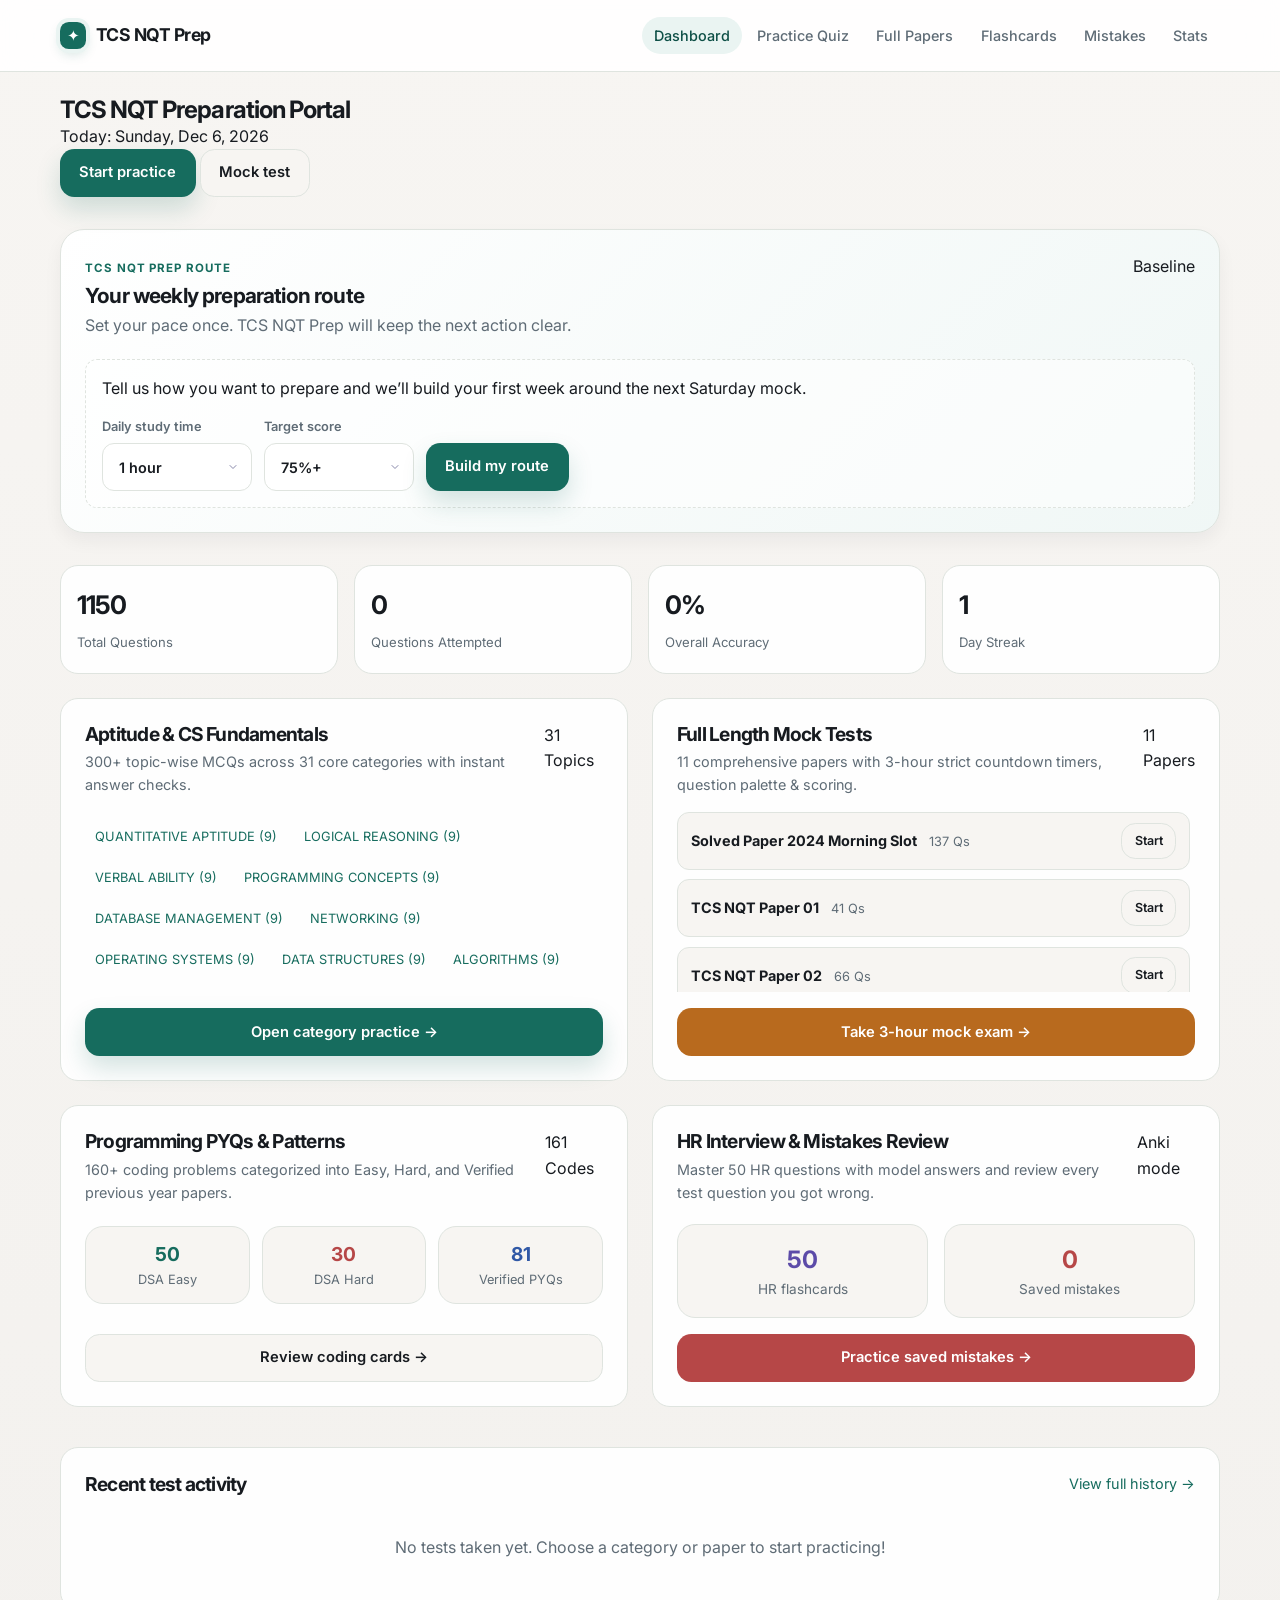
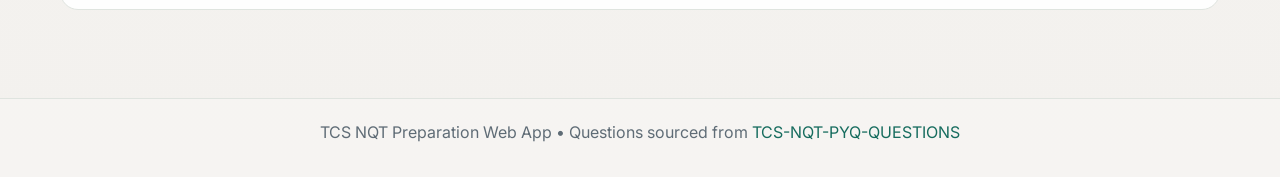
==== index.html @ 64062a60 "feat: add TCS NQT Prep guided learning website" ====
<!DOCTYPE html>
<html lang="en">
<head>
  <meta charset="UTF-8">
  <meta name="viewport" content="width=device-width, initial-scale=1.0">
  <title>TCS NQT Prep — Dashboard</title>
  <link rel="stylesheet" href="css/style.css?v=20261022">
  <link rel="preconnect" href="https://fonts.googleapis.com">
  <link rel="preconnect" href="https://fonts.gstatic.com" crossorigin>
  <link href="https://fonts.googleapis.com/css2?family=Inter:wght@400;500;600;700&family=Fira+Code:wght@400;500&display=swap" rel="stylesheet">
  <link rel="stylesheet" href="https://cdnjs.cloudflare.com/ajax/libs/font-awesome/6.5.2/css/all.min.css">
</head>
<body>

  <!-- Navigation -->
  <nav class="navbar">
    <div class="container nav-shell">
      <div class="nav-brand">
        <span class="brand-icon" aria-hidden="true">✦</span>
        <span>TCS NQT Prep</span>
      </div>
      <div class="nav-links" id="main-nav">
        <a href="index.html" class="active">Dashboard</a>
        <a href="quiz.html">Practice Quiz</a>
        <a href="test.html">Full Papers</a>
        <a href="flashcards.html">Flashcards</a>
        <a href="mistakes.html">Mistakes</a>
        <a href="stats.html">Stats</a>
      </div>
      <button class="nav-toggle" aria-label="Toggle navigation" aria-expanded="false" onclick="toggleNavMenu()">
        <span></span>
        <span></span>
        <span></span>
      </button>
    </div>
  </nav>
  <nav class="mobile-dock" aria-label="Mobile navigation">
    <a href="index.html" class="active"><span class="dock-icon">⌂</span>Home</a>
    <a href="quiz.html"><span class="dock-icon">✓</span>Quiz</a>
    <a href="test.html"><span class="dock-icon">▣</span>Mocks</a>
    <a href="flashcards.html"><span class="dock-icon">◇</span>Cards</a>
    <a href="mistakes.html"><span class="dock-icon">!</span>Mistakes</a>
    <a href="stats.html"><span class="dock-icon">↗</span>Stats</a>
  </nav>

  <main class="container">
    <!-- Hero / Welcome Section -->
    <section class="hero-section" style="margin-bottom: 2rem;">
      <div class="hero-copy">
        <h1>TCS NQT Preparation Portal</h1>
        <p id="today-date">Comprehensive PYQ bank, 3-hour timed mock exams, flashcard review, and mistake tracking.</p>
      </div>
      <div class="hero-actions">
        <a href="quiz.html" class="btn btn-primary">Start practice</a>
        <a href="test.html" class="btn btn-secondary">Mock test</a>
      </div>
    </section>

    <!-- Guided weekly route -->
    <section class="routebook-card" id="routebook" aria-labelledby="routebook-title">
      <div class="routebook-heading">
        <div>
          <span class="eyebrow">TCS NQT PREP ROUTE</span>
          <h2 id="routebook-title">Your weekly preparation route</h2>
          <p id="routebook-subtitle">Set your pace once. TCS NQT Prep will keep the next action clear.</p>
        </div>
        <span class="badge badge-primary" id="routebook-phase">Baseline</span>
      </div>
      <div id="routebook-setup" class="routebook-setup">
        <p>Tell us how you want to prepare and we’ll build your first week around the next Saturday mock.</p>
        <div class="routebook-form">
          <label>Daily study time
            <select id="plan-daily-time"><option value="30">30 minutes</option><option value="60" selected>1 hour</option><option value="90">90 minutes</option><option value="120">2 hours</option></select>
          </label>
          <label>Target score
            <select id="plan-target"><option value="60">60%+</option><option value="75" selected>75%+</option><option value="85">85%+</option></select>
          </label>
          <button class="btn btn-primary" id="create-plan-btn" type="button">Build my route</button>
        </div>
      </div>
      <div id="routebook-content" class="hidden"></div>
    </section>

    <!-- Quick Stats Row -->
    <div class="stats-grid" id="quick-stats">
      <div class="card stat-card">
        <div class="stat-value" id="stat-total-q">0</div>
        <div class="stat-label">Total Questions</div>
      </div>
      <div class="card stat-card">
        <div class="stat-value" id="stat-attempted">0</div>
        <div class="stat-label">Questions Attempted</div>
      </div>
      <div class="card stat-card">
        <div class="stat-value" id="stat-accuracy">0%</div>
        <div class="stat-label">Overall Accuracy</div>
      </div>
      <div class="card stat-card">
        <div class="stat-value" id="stat-streak">0</div>
        <div class="stat-label">Day Streak</div>
      </div>
    </div>

    <!-- Main 4 Sections Grid -->
    <div class="grid grid-2" style="gap: 1.5rem; margin-bottom: 2.5rem;">
      
      <!-- Card 1: Practice Quiz -->
      <div class="card module-card">
        <div class="module-card-header">
          <div>
            <h2>Aptitude & CS Fundamentals</h2>
            <p>300+ topic-wise MCQs across 31 core categories with instant answer checks.</p>
          </div>
          <span class="badge badge-primary" id="badge-cat-count">31 Topics</span>
        </div>
        <div style="display:flex; flex-wrap:wrap; gap:0.5rem; max-height: 180px; overflow-y: auto; padding: 0.5rem 0;" id="popular-cats">
          <!-- Dynamically filled -->
        </div>
        <div class="card-actions">
          <a href="quiz.html" class="btn btn-primary btn-block">Open category practice →</a>
        </div>
      </div>

      <!-- Card 2: Full Length Timed Tests -->
      <div class="card module-card">
        <div class="module-card-header">
          <div>
            <h2>Full Length Mock Tests</h2>
            <p>11 comprehensive papers with 3-hour strict countdown timers, question palette & scoring.</p>
          </div>
          <span class="badge badge-warning" id="badge-paper-count">11 Papers</span>
        </div>
        <div style="display:flex; flex-direction:column; gap:0.6rem; max-height: 180px; overflow-y: auto; padding-right: 0.3rem;" id="sample-papers">
          <!-- Dynamically filled -->
        </div>
        <div class="card-actions">
          <a href="test.html" class="btn btn-warning btn-block">Take 3-hour mock exam →</a>
        </div>
      </div>

      <!-- Card 3: Programming PYQs -->
      <div class="card module-card">
        <div class="module-card-header">
          <div>
            <h2>Programming PYQs & Patterns</h2>
            <p>160+ coding problems categorized into Easy, Hard, and Verified previous year papers.</p>
          </div>
          <span class="badge badge-info">161 Codes</span>
        </div>
        <div class="grid grid-3" style="gap:0.75rem; margin-top:0.35rem;">
          <a href="flashcards.html?type=programming_easy" class="card" style="background:var(--surface-alt); text-decoration:none; padding:0.8rem; text-align:center; border:1px solid var(--border);">
            <div style="font-size:1.2rem; font-weight:700; color:var(--accent);">50</div>
            <div style="font-size:0.8rem; color:var(--text-secondary);">DSA Easy</div>
          </a>
          <a href="flashcards.html?type=programming_hard" class="card" style="background:var(--surface-alt); text-decoration:none; padding:0.8rem; text-align:center; border:1px solid var(--border);">
            <div style="font-size:1.2rem; font-weight:700; color:var(--error);">30</div>
            <div style="font-size:0.8rem; color:var(--text-secondary);">DSA Hard</div>
          </a>
          <a href="flashcards.html?type=programming_verified" class="card" style="background:var(--surface-alt); text-decoration:none; padding:0.8rem; text-align:center; border:1px solid var(--border);">
            <div style="font-size:1.2rem; font-weight:700; color:var(--info);">81</div>
            <div style="font-size:0.8rem; color:var(--text-secondary);">Verified PYQs</div>
          </a>
        </div>
        <div class="card-actions">
          <a href="flashcards.html" class="btn btn-secondary btn-block">Review coding cards →</a>
        </div>
      </div>

      <!-- Card 4: HR Questions & Mistake Notebook -->
      <div class="card module-card">
        <div class="module-card-header">
          <div>
            <h2>HR Interview & Mistakes Review</h2>
            <p>Master 50 HR questions with model answers and review every test question you got wrong.</p>
          </div>
          <span class="badge badge-purple">Anki mode</span>
        </div>
        <div style="display:flex; gap:1rem; margin-top:0.25rem;">
          <a href="flashcards.html?type=hr" class="card" style="flex:1; background:var(--surface-alt); text-decoration:none; padding:1rem; text-align:center; border:1px solid var(--border);">
            <div style="font-size:1.5rem; font-weight:700; color:var(--purple);">50</div>
            <div style="font-size:0.85rem; color:var(--text-secondary);">HR flashcards</div>
          </a>
          <a href="mistakes.html" class="card" style="flex:1; background:var(--surface-alt); text-decoration:none; padding:1rem; text-align:center; border:1px solid var(--border);">
            <div style="font-size:1.5rem; font-weight:700; color:var(--error);" id="mistakes-count-badge">0</div>
            <div style="font-size:0.85rem; color:var(--text-secondary);">Saved mistakes</div>
          </a>
        </div>
        <div class="card-actions">
          <a href="mistakes.html" class="btn btn-danger btn-block">Practice saved mistakes →</a>
        </div>
      </div>

    </div>

    <!-- Recent Activity Section -->
    <section class="card" style="margin-bottom: 2.5rem;">
      <div style="display:flex; justify-content:space-between; align-items:center; margin-bottom:1rem; gap:1rem; flex-wrap:wrap;">
        <h3 style="font-size:1.2rem;">Recent test activity</h3>
        <a href="stats.html" style="color:var(--accent); font-size:0.9rem; text-decoration:none;">View full history →</a>
      </div>
      <div id="recent-tests-list">
        <!-- Rendered via JS -->
      </div>
    </section>
  </main>

  <footer class="footer">
    <p>TCS NQT Preparation Web App • Questions sourced from <a href="https://github.com/Arjunpolen/TCS-NQT-PYQ-QUESTIONS" target="_blank">TCS-NQT-PYQ-QUESTIONS</a></p>
  </footer>

  <script src="js/qb01.js?v=20261022"></script>
  <script src="js/qb02.js?v=20261022"></script>
  <script src="js/qb03.js?v=20261022"></script>
  <script src="js/qb04.js?v=20261022"></script>
  <script src="js/qb05.js?v=20261022"></script>
  <script src="js/qb06.js?v=20261022"></script>
  <script src="js/qb07.js?v=20261022"></script>
  <script src="js/qb08.js?v=20261022"></script>
  <script src="js/qb09.js?v=20261022"></script>
  <script src="js/qb10.js?v=20261022"></script>
  <script src="js/qb11.js?v=20261022"></script>
  <script src="js/qb12.js?v=20261022"></script>
  <script src="js/qb13.js?v=20261022"></script>
  <script src="js/qb14.js?v=20261022"></script>
  <script src="js/qb15.js?v=20261022"></script>
  <script src="js/qb16.js?v=20261022"></script>
  <script src="question-bank.js?v=20261022"></script>
  <script src="js/storage.js"></script>
  <script>
    function toggleNavMenu() {
      const nav = document.getElementById('main-nav');
      const toggle = document.querySelector('.nav-toggle');
      if (!nav || !toggle) return;
      nav.classList.toggle('open');
      const isOpen = nav.classList.contains('open');
      toggle.classList.toggle('active', isOpen);
      toggle.setAttribute('aria-expanded', String(isOpen));
    }

    function initDashboard() {
      const streak = Storage.updateStreak();
      const stats = Storage.getStats();

      function localDate(date = new Date()) {
        return new Date(date.getFullYear(), date.getMonth(), date.getDate());
      }

      function getNextSaturday() {
        const date = localDate();
        const days = (6 - date.getDay() + 7) % 7;
        date.setDate(date.getDate() + days);
        return date;
      }

      function phaseFor(stats, history) {
        if (!history.length && !stats.totalAttempted) return 'Baseline';
        if (history.length >= 8) return 'Final readiness';
        if (history.length >= 3) return 'Mock-test preparation';
        if (stats.accuracy < 60) return 'Fundamentals';
        return 'Strengthening';
      }

      function renderRoutebook() {
        const setup = document.getElementById('routebook-setup');
        const content = document.getElementById('routebook-content');
        const plan = Storage.getPlan();
        const history = Storage.getTestHistory();
        const currentStats = Storage.getStats();
        const nextSaturday = getNextSaturday();
        const day = new Date().getDay();
        const isSaturday = day === 6;
        const completed = new Set(plan?.completedActivities || []);
        const phase = phaseFor(currentStats, history);
        const nextAction = isSaturday
          ? { title: 'Take this week’s mock test', detail: 'Use Saturday to measure the work from this cycle.', href: 'test.html', id: 'mock-' + nextSaturday.toISOString().slice(0, 10), time: '3 hours' }
          : currentStats.accuracy < 60
            ? { title: 'Practice your weakest foundation topic', detail: 'Start with a focused category quiz and review every mistake.', href: 'quiz.html', id: 'foundations-' + nextSaturday.toISOString().slice(0, 10), time: `${plan?.dailyTime || 60} min` }
            : Storage.getMistakes().length
              ? { title: 'Recover your saved mistakes', detail: 'Turn recent wrong answers into points before Saturday.', href: 'mistakes.html', id: 'mistakes-' + nextSaturday.toISOString().slice(0, 10), time: `${plan?.dailyTime || 60} min` }
              : { title: 'Review coding flashcards', detail: 'Strengthen recall with one focused coding deck.', href: 'flashcards.html?type=programming_verified', id: 'cards-' + nextSaturday.toISOString().slice(0, 10), time: `${plan?.dailyTime || 60} min` };

        if (!plan) {
          setup.classList.remove('hidden');
          content.classList.add('hidden');
          return;
        }
        setup.classList.add('hidden');
        content.classList.remove('hidden');
        document.getElementById('routebook-phase').textContent = phase;
        const daysUntil = Math.max(0, Math.round((nextSaturday - localDate()) / 86400000));
        const weekMockCount = history.filter(h => h.timeTaken && h.timeTaken !== 'Practice Quiz').length;
        content.innerHTML = `
          <div class="routebook-next">
            <div><span class="eyebrow">NEXT BEST ACTION · ${nextAction.time}</span><h3>${nextAction.title}</h3><p>${nextAction.detail}</p></div>
            <div class="routebook-actions"><a class="btn btn-primary" href="${nextAction.href}">${completed.has(nextAction.id) ? 'Open again' : 'Start now'} →</a><button class="btn btn-secondary btn-sm" type="button" id="complete-route-action">Mark complete</button></div>
          </div>
          <div class="routebook-week">
            <div><strong>${isSaturday ? 'Mock day' : `${daysUntil} day${daysUntil === 1 ? '' : 's'} to Saturday`}</strong><span>Next mock: ${nextSaturday.toLocaleDateString('en-US', { month: 'short', day: 'numeric' })}</span></div>
            <div><strong>${weekMockCount} / 10</strong><span>Mock tests completed</span></div>
            <div><strong>${plan.dailyTime} min</strong><span>Daily target · ${plan.target}% goal</span></div>
          </div>
          <div class="routebook-days" aria-label="Weekly preparation schedule">
            ${['Sunday · Review', 'Mon–Thu · Build', 'Friday · Revise', 'Saturday · Mock'].map((label, index) => `<span class="${index === (day === 0 ? 0 : day === 6 ? 3 : day === 5 ? 2 : 1) ? 'active' : ''}">${label}</span>`).join('')}
          </div>`;
        document.getElementById('complete-route-action').onclick = () => { Storage.completeActivity(nextAction.id); renderRoutebook(); };
      }

      document.getElementById('create-plan-btn').addEventListener('click', () => {
        Storage.savePlan({ dailyTime: Number(document.getElementById('plan-daily-time').value), target: Number(document.getElementById('plan-target').value), createdAt: new Date().toISOString(), completedActivities: [] });
        renderRoutebook();
      });

      const d = new Date();
      document.getElementById('today-date').textContent = `Today: ${d.toLocaleDateString('en-US', { weekday: 'long', year: 'numeric', month: 'short', day: 'numeric' })}`;

      let totalQ = 0;
      if (typeof QUESTION_BANK !== 'undefined') {
        if (QUESTION_BANK.categories) {
          totalQ += QUESTION_BANK.categories.reduce((acc, c) => acc + (c.questions ? c.questions.length : 0), 0);
        }
        if (QUESTION_BANK.papers) {
          QUESTION_BANK.papers.forEach(p => {
            if (p.sections) {
              p.sections.forEach(s => totalQ += (s.questions ? s.questions.length : 0));
            }
          });
        }
        if (QUESTION_BANK.flashcards) {
          totalQ += (QUESTION_BANK.flashcards.hr?.length || 0);
          totalQ += (QUESTION_BANK.flashcards.programming_easy?.length || 0);
          totalQ += (QUESTION_BANK.flashcards.programming_hard?.length || 0);
          totalQ += (QUESTION_BANK.flashcards.programming_verified?.length || 0);
        }
      }

      document.getElementById('stat-total-q').textContent = totalQ;
      document.getElementById('stat-attempted').textContent = stats.totalAttempted;
      document.getElementById('stat-accuracy').textContent = stats.accuracy + '%';
      document.getElementById('stat-streak').textContent = stats.streakDays;

      const mistakes = Storage.getMistakes();
      document.getElementById('mistakes-count-badge').textContent = mistakes.length;
      renderRoutebook();

      const catContainer = document.getElementById('popular-cats');
      if (QUESTION_BANK.categories && catContainer) {
        catContainer.innerHTML = QUESTION_BANK.categories.map(c => `
          <a href="quiz.html?category=${c.id}" class="badge badge-outline" style="text-decoration:none; padding:0.4rem 0.6rem; font-size:0.8rem;">
            ${c.name} (${c.questions?.length || 0})
          </a>
        `).join('');
      }

      const papersContainer = document.getElementById('sample-papers');
      if (QUESTION_BANK.papers && papersContainer) {
        const history = Storage.getTestHistory();
        papersContainer.innerHTML = QUESTION_BANK.papers.slice(0, 4).map(p => {
          let count = 0;
          if (p.sections) p.sections.forEach(s => count += (s.questions ? s.questions.length : 0));
          const past = history.find(h => h.paperId === p.id);
          const badgeHtml = past ? `<span class="badge badge-success" style="font-size:0.75rem;">Best: ${past.percentage}%</span>` : '';
          return `
            <div style="display:flex; justify-content:space-between; align-items:center; background:var(--surface-alt); padding:0.6rem 0.8rem; border-radius:var(--radius-sm); border:1px solid var(--border); gap:0.5rem;">
              <div>
                <strong style="font-size:0.9rem; color:var(--text);">${p.name}</strong>
                <span style="font-size:0.8rem; color:var(--text-secondary); margin-left:0.5rem;">${count} Qs</span>
              </div>
              <div style="display:flex; align-items:center; gap:0.5rem; flex-wrap:wrap; justify-content:flex-end;">
                ${badgeHtml}
                <a href="test.html?paper=${p.id}" class="btn btn-secondary btn-sm">Start</a>
              </div>
            </div>
          `;
        }).join('');
      }

      const recentContainer = document.getElementById('recent-tests-list');
      const testHistory = Storage.getTestHistory();
      if (!testHistory || testHistory.length === 0) {
        recentContainer.innerHTML = `<div style="text-align:center; padding:1.5rem; color:var(--text-secondary);">No tests taken yet. Choose a category or paper to start practicing!</div>`;
      } else {
        recentContainer.innerHTML = `
          <table class="table">
            <thead>
              <tr>
                <th>Paper / Category</th>
                <th>Score</th>
                <th>Accuracy</th>
                <th>Time</th>
                <th>Date</th>
              </tr>
            </thead>
            <tbody>
              ${testHistory.slice(0, 5).map(t => `
                <tr>
                  <td>${t.paperName}</td>
                  <td>${t.score} / ${t.total}</td>
                  <td>
                    <span class="badge ${t.percentage >= 70 ? 'badge-success' : (t.percentage >= 40 ? 'badge-warning' : 'badge-danger')}">
                      ${t.percentage}%
                    </span>
                  </td>
                  <td>${t.timeTaken || '—'}</td>
                  <td>${new Date(t.date).toLocaleDateString('en-US', { month: 'short', day: 'numeric', year: 'numeric' })}</td>
                </tr>
              `).join('')}
            </tbody>
          </table>
        `;
      }
    }

    document.addEventListener('DOMContentLoaded', () => {
      if (typeof QUESTION_BANK !== 'undefined' && QUESTION_BANK) initDashboard();
      else document.addEventListener('question-bank-ready', initDashboard, { once: true });
    });
  </script>
</body>
</html>
---- css/style.css ----
/* ============================================
   TCS NQT Prep — Global Stylesheet
   Neutral Minimal Theme
   ============================================ */

/* --- CSS Custom Properties --- */
:root {
  --bg: #f5f3ef;
  --bg-alt: #eeebe5;
  --surface: #ffffff;
  --surface-hover: #f4f0ec;
  --surface-alt: #f7f5f2;
  --border: #dfe4df;
  --text: #171b20;
  --text-secondary: #5f6c76;
  --text-muted: #7a8591;
  --accent: #166c5e;
  --accent-dim: #eaf4f2;
  --accent-strong: #0d4f46;
  --error: #b64747;
  --error-dim: #fdeceb;
  --warning: #b86a1e;
  --warning-dim: #fff2e7;
  --info: #3058a6;
  --info-dim: #edf3ff;
  --purple: #5c4ba8;
  --purple-dim: #f2efff;
  --success: #2a7a57;
  --success-dim: #e8f5ed;
  --radius: 18px;
  --radius-sm: 12px;
  --radius-lg: 24px;
  --shadow: 0 18px 40px rgba(17, 24, 39, 0.09);
  --shadow-soft: 0 8px 18px rgba(17, 24, 39, 0.05);
  --font: 'Inter', 'Segoe UI', system-ui, sans-serif;
  --mono: 'Fira Code', 'Consolas', monospace;
  --nav-height: 72px;
  --max-width: 1200px;
  --transition: 0.22s ease;
}

/* --- Reset & Base --- */
*,
*::before,
*::after {
  box-sizing: border-box;
  margin: 0;
  padding: 0;
}

html {
  scroll-behavior: smooth;
  -webkit-text-size-adjust: 100%;
}

body {
  font-family: var(--font);
  background: linear-gradient(180deg, #f7f5f2 0%, #f3f1ee 100%);
  color: var(--text);
  line-height: 1.6;
  min-height: 100vh;
  -webkit-font-smoothing: antialiased;
  -moz-osx-font-smoothing: grayscale;
  padding-top: var(--nav-height);
  overflow-x: hidden;
}

a {
  color: var(--accent);
  text-decoration: none;
  transition: color var(--transition), background var(--transition), border-color var(--transition), transform var(--transition);
}

a:hover {
  color: var(--accent-strong);
}

button,
input,
select,
textarea {
  font: inherit;
}

img {
  max-width: 100%;
  display: block;
}

h1, h2, h3, h4, h5 {
  margin: 0;
  letter-spacing: -0.04em;
  line-height: 1.15;
}

p {
  margin: 0;
}

:focus-visible {
  outline: 3px solid rgba(22, 108, 94, 0.35);
  outline-offset: 3px;
}

/* --- Utility --- */
.container {
  max-width: var(--max-width);
  margin: 0 auto;
  padding-left: 1.25rem;
  padding-right: 1.25rem;
}

main.container {
  padding-top: 1.5rem;
  padding-bottom: 3rem;
}

/* --- Guided weekly route --- */
.routebook-card { margin-bottom: 2rem; padding: 1.5rem; border: 1px solid var(--border); border-radius: var(--radius-lg); background: linear-gradient(135deg, var(--surface) 0%, var(--accent-dim) 140%); box-shadow: var(--shadow-soft); }
.routebook-heading, .routebook-next, .routebook-week { display: flex; justify-content: space-between; align-items: flex-start; gap: 1rem; }
.routebook-heading { margin-bottom: 1.25rem; }
.routebook-heading h2 { margin-top: .25rem; font-size: 1.3rem; }
.routebook-heading p, .routebook-next p { color: var(--text-secondary); margin-top: .35rem; }
.eyebrow { color: var(--accent); font-size: .72rem; font-weight: 700; letter-spacing: .08em; }
.routebook-setup { padding: 1rem; border: 1px dashed var(--border); border-radius: var(--radius-sm); background: rgba(255,255,255,.55); }
.routebook-form { display: flex; align-items: end; gap: .75rem; flex-wrap: wrap; margin-top: 1rem; }
.routebook-form label { display: flex; flex-direction: column; gap: .35rem; color: var(--text-secondary); font-size: .8rem; font-weight: 600; }
.routebook-form select { min-width: 150px; }
.routebook-next { padding: 1rem; border-radius: var(--radius-sm); background: rgba(255,255,255,.75); border: 1px solid var(--border); }
.routebook-next h3 { margin-top: .25rem; font-size: 1.1rem; }
.routebook-actions { display: flex; gap: .5rem; align-items: center; flex-wrap: wrap; justify-content: flex-end; }
.routebook-week { margin-top: 1rem; padding-top: 1rem; border-top: 1px solid var(--border); }
.routebook-week > div { display: flex; flex-direction: column; gap: .15rem; }
.routebook-week span { color: var(--text-secondary); font-size: .8rem; }
.routebook-days { display: grid; grid-template-columns: repeat(4, 1fr); gap: .5rem; margin-top: 1rem; }
.routebook-days span { padding: .55rem; border: 1px solid var(--border); border-radius: 999px; color: var(--text-secondary); font-size: .78rem; text-align: center; background: var(--surface); }
.routebook-days span.active { color: var(--accent-strong); border-color: var(--accent); background: var(--accent-dim); font-weight: 600; }

@media (max-width: 640px) {
  .routebook-heading, .routebook-next, .routebook-week { flex-direction: column; }
  .routebook-actions { justify-content: flex-start; }
  .routebook-week { display: grid; grid-template-columns: repeat(2, 1fr); }
  .routebook-days { grid-template-columns: repeat(2, 1fr); }
}

@media (prefers-reduced-motion: reduce) {
  *, *::before, *::after { animation-duration: .01ms !important; transition-duration: .01ms !important; scroll-behavior: auto !important; }
}

/* --- Navigation Bar --- */
.navbar {
  position: fixed;
  top: 0;
  left: 0;
  right: 0;
  height: var(--nav-height);
  background: rgba(255, 255, 255, 0.9);
  backdrop-filter: blur(14px);
  -webkit-backdrop-filter: blur(14px);
  border-bottom: 1px solid var(--border);
  z-index: 1000;
}

.navbar .container {
  display: flex;
  align-items: center;
  justify-content: space-between;
  height: 100%;
  min-width: 0;
}

.nav-brand {
  display: inline-flex;
  align-items: center;
  gap: 0.6rem;
  color: var(--text);
  font-size: 1.1rem;
  font-weight: 700;
  letter-spacing: -0.03em;
  min-width: 0;
}

.nav-brand > span:last-child { overflow: hidden; text-overflow: ellipsis; white-space: nowrap; }

.brand-icon {
  display: inline-flex;
  align-items: center;
  justify-content: center;
  width: 1.65rem;
  height: 1.65rem;
  border-radius: 0.55rem;
  background: var(--accent);
  box-shadow: 0 0 0 4px var(--accent-dim), 0 5px 12px rgba(22,108,94,.18);
  color: #fff;
  font-size: .95rem;
  line-height: 1;
  flex-shrink: 0;
}

.nav-links {
  display: flex;
  align-items: center;
  gap: 0.2rem;
}

.nav-links a {
  display: inline-flex;
  align-items: center;
  justify-content: center;
  min-height: 2.25rem;
  padding: 0.45rem 0.75rem;
  border-radius: 999px;
  color: var(--text-secondary);
  font-size: 0.9rem;
  font-weight: 500;
  white-space: nowrap;
}

.nav-links a:hover,
.nav-links a.active {
  background: var(--accent-dim);
  color: var(--accent-strong);
  text-decoration: none;
}

.nav-toggle {
  display: none;
  width: 2.8rem;
  height: 2.8rem;
  border: 1px solid var(--border);
  border-radius: 12px;
  background: transparent;
  cursor: pointer;
  padding: 0.7rem 0.65rem;
}

.nav-toggle span {
  display: block;
  width: 100%;
  height: 2px;
  background: var(--text);
  border-radius: 999px;
  transition: transform var(--transition), opacity var(--transition);
}

.nav-toggle span + span {
  margin-top: 0.28rem;
}

.nav-toggle.active span:nth-child(1) {
  transform: translateY(6px) rotate(45deg);
}

.nav-toggle.active span:nth-child(2) {
  opacity: 0;
}

.nav-toggle.active span:nth-child(3) {
  transform: translateY(-6px) rotate(-45deg);
}

@media (max-width: 768px) {
  /* Mobile navigation is always available as a compact floating dock. */
  body { padding-bottom: calc(5.6rem + env(safe-area-inset-bottom)); }

  .nav-toggle { display: none; }

  .nav-links {
    position: fixed;
    top: auto;
    left: 50%;
    right: auto;
    bottom: 0.8rem;
    bottom: max(0.8rem, env(safe-area-inset-bottom, 0px));
    display: flex;
    align-items: stretch;
    justify-content: space-between;
    gap: 0.2rem;
    width: min(calc(100vw - 1rem), 540px);
    padding: 0.42rem;
    background: rgba(255, 255, 255, 0.94);
    border: 1px solid var(--border);
    border-radius: 1.25rem;
    box-shadow: var(--shadow);
    backdrop-filter: blur(16px);
    -webkit-backdrop-filter: blur(16px);
    transform: translateX(-50%);
    opacity: 1;
    pointer-events: auto;
    transition: box-shadow var(--transition), transform var(--transition);
    z-index: 1100;
  }

  .nav-links.open { transform: translateX(-50%); }

  .nav-links a {
    flex: 1 1 0;
    min-width: 0;
    min-height: 2.75rem;
    padding: 0.45rem 0.25rem;
    border-radius: 0.9rem;
    flex-direction: column;
    gap: 0.08rem;
    font-size: 0.66rem;
    line-height: 1.1;
    text-align: center;
    overflow: hidden;
    text-overflow: ellipsis;
  }

  .nav-links a::before { font-size: 1rem; line-height: 1; }
  .nav-links a:nth-child(1)::before { content: "⌂"; }
  .nav-links a:nth-child(2)::before { content: "✓"; }
  .nav-links a:nth-child(3)::before { content: "▣"; }
  .nav-links a:nth-child(4)::before { content: "◇"; }
  .nav-links a:nth-child(5)::before { content: "!"; }
  .nav-links a:nth-child(6)::before { content: "↗"; }
}

/* Hard mobile-app dock override: keep navigation at the bottom on every page. */
@media screen and (max-width: 768px) {
  body { padding-bottom: 6.25rem !important; }
  .navbar .nav-links,
  .nav-links#main-nav {
    position: fixed !important;
    top: auto !important;
    right: auto !important;
    bottom: 0.75rem !important;
    left: 50% !important;
    width: calc(100vw - 1rem) !important;
    max-width: 34rem !important;
    height: 3.9rem !important;
    min-height: 3.9rem !important;
    padding: 0.35rem !important;
    display: flex !important;
    flex-direction: row !important;
    align-items: stretch !important;
    justify-content: space-between !important;
    gap: 0.15rem !important;
    transform: translate3d(-50%, 0, 0) !important;
    opacity: 1 !important;
    pointer-events: auto !important;
    visibility: visible !important;
    overflow: hidden !important;
    border: 1px solid var(--border) !important;
    border-radius: 1.35rem !important;
    background: rgba(255, 255, 255, 0.97) !important;
    box-shadow: 0 0.75rem 2rem rgba(17, 24, 39, 0.18) !important;
    backdrop-filter: blur(18px) !important;
    -webkit-backdrop-filter: blur(18px) !important;
    z-index: 99999 !important;
  }

  .nav-links#main-nav a,
  .navbar .nav-links a {
    flex: 1 1 0 !important;
    width: auto !important;
    min-width: 0 !important;
    min-height: 3.1rem !important;
    height: 3.1rem !important;
    padding: 0.35rem 0.12rem !important;
    display: flex !important;
    flex-direction: column !important;
    align-items: center !important;
    justify-content: center !important;
    gap: 0.18rem !important;
    border-radius: 0.95rem !important;
    font-size: 0 !important;
    line-height: 1 !important;
    white-space: nowrap !important;
  }

  .nav-links#main-nav a::before,
  .navbar .nav-links a::before {
    font-size: 1.05rem !important;
    line-height: 1 !important;
  }

  .nav-links#main-nav a::after,
  .navbar .nav-links a::after {
    color: var(--text-secondary);
    font-size: 0.55rem;
    font-weight: 600;
    line-height: 1;
  }

  .nav-links a:nth-child(1)::after { content: "Home"; }
  .nav-links a:nth-child(2)::after { content: "Quiz"; }
  .nav-links a:nth-child(3)::after { content: "Mocks"; }
  .nav-links a:nth-child(4)::after { content: "Cards"; }
  .nav-links a:nth-child(5)::after { content: "Mistakes"; }
  .nav-links a:nth-child(6)::after { content: "Stats"; }
}

/* Dedicated mobile-app navigation. Keeping this separate from the desktop
   navbar prevents page-specific nav rules from moving or squeezing the dock. */
.mobile-dock { display: none; }
@media screen and (max-width: 768px) {
  body { padding-bottom: calc(6.5rem + env(safe-area-inset-bottom, 0px)) !important; }
  .navbar .nav-links { display: none !important; }
  .navbar .nav-toggle { display: none !important; }
  .mobile-dock {
    position: fixed !important;
    left: 50% !important;
    right: auto !important;
    top: auto !important;
    bottom: 0.75rem !important;
    transform: translateX(-50%) !important;
    display: flex !important;
    align-items: stretch !important;
    justify-content: space-between !important;
    gap: 0.15rem !important;
    width: calc(100vw - 1rem) !important;
    max-width: 34rem !important;
    height: 4rem !important;
    padding: 0.35rem !important;
    z-index: 2147483000 !important;
    overflow: hidden !important;
    border: 1px solid var(--border) !important;
    border-radius: 1.35rem !important;
    background: rgba(255,255,255,.97) !important;
    box-shadow: 0 .75rem 2rem rgba(17,24,39,.18) !important;
    backdrop-filter: blur(18px) !important;
    -webkit-backdrop-filter: blur(18px) !important;
  }
  .mobile-dock a {
    flex: 1 1 0 !important;
    min-width: 0 !important;
    min-height: 3.2rem !important;
    padding: .35rem .1rem !important;
    display: flex !important;
    flex-direction: column !important;
    align-items: center !important;
    justify-content: center !important;
    gap: .16rem !important;
    border-radius: 1rem !important;
    color: var(--text-secondary) !important;
    font-size: .57rem !important;
    font-weight: 600 !important;
    line-height: 1 !important;
    white-space: nowrap !important;
    text-align: center !important;
  }
  .mobile-dock a:hover, .mobile-dock a:focus-visible, .mobile-dock a.active {
    color: var(--accent) !important;
    background: var(--accent-dim) !important;
  }
  .mobile-dock .dock-icon { font-size: 1.08rem; line-height: 1; }
}

/* --- Page Header --- */
.page-header {
  padding: 2rem 0 1.5rem;
  animation: fadeIn 0.4s ease;
}

.page-header h1 {
  font-size: 1.75rem;
  font-weight: 700;
  letter-spacing: -0.02em;
}

.page-header p {
  color: var(--text-secondary);
  margin-top: 0.35rem;
  font-size: 0.95rem;
}

/* --- Cards Grid --- */
.cards-grid {
  display: grid;
  grid-template-columns: repeat(auto-fill, minmax(280px, 1fr));
  gap: 1.25rem;
}

/* --- Dashboard Card --- */
.card {
  background: rgba(255, 255, 255, 0.92);
  border: 1px solid var(--border);
  border-radius: var(--radius);
  padding: 1.5rem;
  transition: transform var(--transition), box-shadow var(--transition), border-color var(--transition), background var(--transition);
}

.card:hover,
.paper-card:hover,
.module-card:hover,
.category-card:hover {
  transform: translateY(-2px);
  box-shadow: var(--shadow);
  border-color: #d0d9d5;
}

.card-icon {
  width: 44px;
  height: 44px;
  border-radius: var(--radius-sm);
  display: flex;
  align-items: center;
  justify-content: center;
  font-size: 1.3rem;
  margin-bottom: 1rem;
}

.card-icon.accent { background: var(--accent-dim); color: var(--accent); }
.card-icon.info { background: var(--info-dim); color: var(--info); }
.card-icon.warning { background: var(--warning-dim); color: var(--warning); }
.card-icon.error { background: var(--error-dim); color: var(--error); }
.card-icon.purple { background: var(--purple-dim); color: var(--purple); }

.card-title {
  font-size: 0.85rem;
  color: var(--text-secondary);
  text-transform: uppercase;
  letter-spacing: 0.05em;
  font-weight: 600;
  margin-bottom: 0.35rem;
}

.card-value {
  font-size: 1.75rem;
  font-weight: 700;
  letter-spacing: -0.02em;
}

.card-footer {
  margin-top: 1rem;
  padding-top: 1rem;
  border-top: 1px solid var(--border);
  font-size: 0.85rem;
  color: var(--text-secondary);
}

/* Clickable card */
a.card {
  display: block;
  color: inherit;
  text-decoration: none;
}

a.card:hover {
  color: inherit;
}

/* --- Section Card (larger) --- */
.section-card {
  background: rgba(255, 255, 255, 0.92);
  border: 1px solid var(--border);
  border-radius: var(--radius-lg);
  padding: 1.75rem;
  animation: slideUp 0.5s ease both;
}

.section-card-header {
  display: flex;
  align-items: center;
  justify-content: space-between;
  margin-bottom: 1.25rem;
}

.section-card-header h2 {
  font-size: 1.15rem;
  font-weight: 600;
}

/* --- Buttons --- */
.btn {
  display: inline-flex;
  align-items: center;
  justify-content: center;
  gap: 0.5rem;
  min-height: 2.9rem;
  padding: 0.7rem 1.15rem;
  border-radius: 0.9rem;
  border: 1px solid transparent;
  font-weight: 600;
  font-size: 0.92rem;
  cursor: pointer;
  transition: transform var(--transition), box-shadow var(--transition), background var(--transition), border-color var(--transition);
  white-space: nowrap;
}

.btn:hover {
  text-decoration: none;
  transform: translateY(-1px);
}

.btn-primary {
  background: var(--accent);
  color: #fff;
  box-shadow: 0 12px 25px rgba(22,108,94,0.18);
}

.btn-primary:hover {
  background: var(--accent-strong);
}

.btn-secondary {
  background: var(--surface-alt);
  border-color: var(--border);
  color: var(--text);
}

.btn-secondary:hover {
  background: #f0f2f1;
}

.btn-warning {
  background: var(--warning);
  color: #fff;
}

.btn-danger {
  background: var(--error);
  color: #fff;
}

.btn-sm {
  min-height: 2.2rem;
  padding: 0.45rem 0.8rem;
  font-size: 0.78rem;
}

.btn-block {
  display: flex;
  width: 100%;
}

/* --- Animations --- */
@keyframes fadeIn {
  from { opacity: 0; }
  to { opacity: 1; }
}

@keyframes slideUp {
  from { opacity: 0; transform: translateY(24px); }
  to { opacity: 1; transform: translateY(0); }
}

@keyframes slideDown {
  from { opacity: 0; transform: translateY(-16px); }
  to { opacity: 1; transform: translateY(0); }
}

@keyframes pulse {
  0%, 100% { opacity: 1; }
  50% { opacity: 0.5; }
}

@keyframes scaleIn {
  from { opacity: 0; transform: scale(0.92); }
  to { opacity: 1; transform: scale(1); }
}

@keyframes shake {
  0%, 100% { transform: translateX(0); }
  20%, 60% { transform: translateX(-4px); }
  40%, 80% { transform: translateX(4px); }
}

@keyframes spin {
  to { transform: rotate(360deg); }
}

@keyframes progressFill {
  from { width: 0; }
}

.animate-fade-in { animation: fadeIn 0.4s ease both; }
.animate-slide-up { animation: slideUp 0.5s ease both; }
.animate-slide-down { animation: slideDown 0.4s ease both; }
.animate-scale-in { animation: scaleIn 0.3s ease both; }

/* Staggered children */
.stagger > *:nth-child(1) { animation-delay: 0.05s; }
.stagger > *:nth-child(2) { animation-delay: 0.1s; }
.stagger > *:nth-child(3) { animation-delay: 0.15s; }
.stagger > *:nth-child(4) { animation-delay: 0.2s; }
.stagger > *:nth-child(5) { animation-delay: 0.25s; }
.stagger > *:nth-child(6) { animation-delay: 0.3s; }
.stagger > *:nth-child(7) { animation-delay: 0.35s; }
.stagger > *:nth-child(8) { animation-delay: 0.4s; }

/* --- Forms --- */
input,
textarea,
select {
  padding: 0.7rem 1rem;
  border: 1px solid var(--border);
  border-radius: var(--radius-sm);
  background: var(--surface);
  color: var(--text);
  font-size: 0.9rem;
  font-family: var(--font);
  transition: border-color var(--transition), background var(--transition);
}

input:focus,
textarea:focus,
select:focus {
  border-color: var(--accent);
  background: #fff;
}

textarea {
  resize: vertical;
}

select {
  -webkit-appearance: none;
  -moz-appearance: none;
  appearance: none;
  background-image: url("data:image/svg+xml,%3Csvg xmlns='http://www.w3.org/2000/svg' width='12' height='12' viewBox='0 0 24 24' fill='none' stroke='%238888aa' stroke-width='2' stroke-linecap='round' stroke-linejoin='round'%3E%3Cpolyline points='6 9 12 15 18 9'%3E%3C/polyline%3E%3C/svg%3E");
  background-repeat: no-repeat;
  background-position: right 0.75rem center;
  padding-right: 2.25rem;
}

/* --- Progress Bar --- */
.progress-bar {
  width: 100%;
  height: 6px;
  background: var(--border);
  border-radius: 100px;
  overflow: hidden;
}

.progress-bar-fill {
  height: 100%;
  border-radius: 100px;
  background: var(--accent);
  transition: width 0.6s ease;
  animation: progressFill 0.8s ease;
}

.progress-bar-fill.error { background: var(--error); }
.progress-bar-fill.warning { background: var(--warning); }
.progress-bar-fill.info { background: var(--info); }
.progress-bar-fill.purple { background: var(--purple); }

.progress-bar.lg {
  height: 10px;
}

.progress-label {
  display: flex;
  justify-content: space-between;
  font-size: 0.8rem;
  color: var(--text-secondary);
  margin-bottom: 0.4rem;
}

/* --- Quiz Interface --- */
.quiz-container {
  max-width: 800px;
  margin: 0 auto;
}

.quiz-header {
  display: flex;
  align-items: center;
  justify-content: space-between;
  margin-bottom: 1.5rem;
  padding-bottom: 1rem;
  border-bottom: 1px solid var(--border);
}

.quiz-progress-text {
  font-size: 0.9rem;
  color: var(--text-secondary);
}

.quiz-progress-text strong {
  color: var(--text);
}

/* Question card */
.question-card {
  background: rgba(255, 255, 255, 0.92);
  border: 1px solid var(--border);
  border-radius: var(--radius-lg);
  padding: 2rem;
  margin-bottom: 1.5rem;
  animation: fadeIn 0.4s ease;
}

.question-number {
  font-size: 0.8rem;
  color: var(--text-secondary);
  text-transform: uppercase;
  letter-spacing: 0.06em;
  font-weight: 600;
  margin-bottom: 0.75rem;
}

.question-text {
  font-size: 1.15rem;
  line-height: 1.7;
  font-weight: 500;
}

.question-text code {
  font-size: 0.95em;
}

pre, code { font-family: var(--mono); }
pre { max-width: 100%; overflow-x: auto; white-space: pre; }

.question-category {
  margin-top: 1rem;
}

/* Options */
.options-list {
  display: flex;
  flex-direction: column;
  gap: 0.75rem;
  margin-bottom: 1.5rem;
}

.option-btn {
  display: flex;
  align-items: center;
  gap: 1rem;
  width: 100%;
  padding: 1rem 1.25rem;
  background: var(--surface);
  border: 1px solid var(--border);
  border-radius: var(--radius);
  color: var(--text);
  font-family: var(--font);
  font-size: 0.95rem;
  cursor: pointer;
  transition: all var(--transition);
  text-align: left;
  line-height: 1.5;
  min-width: 0;
}

.opt-text, .option-btn span:last-child { min-width: 0; overflow-wrap: anywhere; }

.option-btn:hover {
  background: var(--surface-hover);
  border-color: var(--text-secondary);
}

.option-btn .option-letter {
  display: flex;
  align-items: center;
  justify-content: center;
  min-width: 32px;
  height: 32px;
  border-radius: 50%;
  background: var(--border);
  color: var(--text-secondary);
  font-weight: 700;
  font-size: 0.85rem;
  flex-shrink: 0;
  transition: all var(--transition);
}

.option-btn.selected {
  border-color: var(--info);
  background: var(--info-dim);
}

.option-btn.selected .option-letter {
  background: var(--info);
  color: #fff;
}

.option-btn.correct {
  border-color: var(--accent);
  background: var(--accent-dim);
}

.option-btn.correct .option-letter {
  background: var(--accent);
  color: #0a0a0f;
}

.option-btn.wrong {
  border-color: var(--error);
  background: var(--error-dim);
}

.option-btn.wrong .option-letter {
  background: var(--error);
  color: #fff;
}

.option-btn.disabled {
  pointer-events: none;
  opacity: 0.7;
}

.option-btn.correct.disabled,
.option-btn.wrong.disabled {
  opacity: 1;
}

/* Explanation */
.explanation {
  background: var(--surface);
  border: 1px solid var(--border);
  border-left: 3px solid var(--accent);
  border-radius: var(--radius-sm);
  padding: 1.25rem;
  margin-top: 1rem;
  animation: slideUp 0.3s ease;
}

.explanation-title {
  font-size: 0.8rem;
  color: var(--accent);
  text-transform: uppercase;
  letter-spacing: 0.06em;
  font-weight: 700;
  margin-bottom: 0.5rem;
}

.explanation p {
  color: var(--text-secondary);
  font-size: 0.9rem;
  line-height: 1.7;
}

/* Quiz navigation */
.quiz-nav {
  display: flex;
  justify-content: space-between;
  align-items: center;
  gap: 1rem;
  margin-top: 1.5rem;
}

/* --- Timer --- */
.timer {
  position: fixed;
  top: calc(var(--nav-height) + 12px);
  right: 20px;
  background: var(--surface);
  border: 1px solid var(--border);
  border-radius: var(--radius);
  padding: 0.6rem 1rem;
  display: flex;
  align-items: center;
  gap: 0.5rem;
  font-family: var(--mono);
  font-size: 1.1rem;
  font-weight: 700;
  z-index: 900;
  box-shadow: var(--shadow);
  transition: all var(--transition);
}

.timer-icon {
  font-size: 1rem;
}

.timer.warning {
  border-color: var(--warning);
  color: var(--warning);
  animation: pulse 1.5s infinite;
}

.timer.danger {
  border-color: var(--error);
  color: var(--error);
  animation: pulse 0.8s infinite;
}

/* --- Question Palette --- */
.palette {
  background: var(--surface);
  border: 1px solid var(--border);
  border-radius: var(--radius);
  padding: 1.25rem;
}

.palette-title {
  font-size: 0.85rem;
  font-weight: 600;
  color: var(--text-secondary);
  margin-bottom: 1rem;
  text-transform: uppercase;
  letter-spacing: 0.05em;
}

.palette-grid {
  display: grid;
  grid-template-columns: repeat(auto-fill, minmax(38px, 1fr));
  gap: 6px;
}

.palette-btn {
  width: 38px;
  height: 38px;
  display: flex;
  align-items: center;
  justify-content: center;
  border-radius: var(--radius-sm);
  border: 1px solid var(--border);
  background: var(--surface);
  color: var(--text-secondary);
  font-size: 0.8rem;
  font-weight: 600;
  font-family: var(--font);
  cursor: pointer;
  transition: all var(--transition);
}

.palette-btn:hover {
  background: var(--surface-hover);
  border-color: var(--text-secondary);
}

.palette-btn.current {
  border-color: var(--text);
  background: var(--surface-hover);
  color: var(--text);
  box-shadow: 0 0 0 2px var(--text);
}

.palette-btn.answered {
  background: var(--info-dim);
  border-color: var(--info);
  color: var(--info);
}

.palette-btn.marked {
  background: var(--warning-dim);
  border-color: var(--warning);
  color: var(--warning);
}

.palette-btn.correct {
  background: var(--accent-dim);
  border-color: var(--accent);
  color: var(--accent);
}

.palette-btn.wrong {
  background: var(--error-dim);
  border-color: var(--error);
  color: var(--error);
}

.palette-legend {
  display: flex;
  flex-wrap: wrap;
  gap: 0.75rem;
  margin-top: 1rem;
  padding-top: 0.75rem;
  border-top: 1px solid var(--border);
}

.palette-legend-item {
  display: flex;
  align-items: center;
  gap: 0.35rem;
  font-size: 0.72rem;
  color: var(--text-secondary);
}

.palette-legend-dot {
  width: 10px;
  height: 10px;
  border-radius: 3px;
}

.palette-legend-dot.not-visited { background: var(--border); }
.palette-legend-dot.answered { background: var(--info); }
.palette-legend-dot.marked { background: var(--warning); }
.palette-legend-dot.correct { background: var(--accent); }
.palette-legend-dot.wrong { background: var(--error); }

/* --- Quiz Layout (question + palette side by side) --- */
.quiz-layout {
  display: grid;
  grid-template-columns: 1fr 260px;
  gap: 1.5rem;
  align-items: start;
}

@media (max-width: 900px) {
  .quiz-layout {
    grid-template-columns: 1fr;
  }

  .timer {
    position: relative;
    top: auto;
    right: auto;
    display: inline-flex;
    margin-bottom: 1rem;
  }
}

/* --- Flashcard --- */
.flashcard-container {
  perspective: 1200px;
  max-width: 600px;
  margin: 2rem auto;
}

.flashcard {
  position: relative;
  width: 100%;
  min-height: 320px;
  cursor: pointer;
  transition: transform 0.6s ease;
  transform-style: preserve-3d;
}

.flashcard.flipped {
  transform: rotateY(180deg);
}

.flashcard-face {
  position: absolute;
  inset: 0;
  backface-visibility: hidden;
  -webkit-backface-visibility: hidden;
  display: flex;
  flex-direction: column;
  align-items: center;
  justify-content: center;
  padding: 2.5rem;
  background: var(--surface);
  border: 1px solid var(--border);
  border-radius: var(--radius-lg);
  text-align: center;
}

.flashcard-front {
  z-index: 2;
}

.flashcard-front .flashcard-label {
  font-size: 0.75rem;
  text-transform: uppercase;
  letter-spacing: 0.08em;
  color: var(--text-secondary);
  margin-bottom: 1rem;
  font-weight: 600;
}

.flashcard-front .flashcard-text {
  font-size: 1.2rem;
  line-height: 1.7;
  font-weight: 500;
}

.flashcard-back {
  transform: rotateY(180deg);
  border-color: var(--accent);
}

.flashcard-back .flashcard-label {
  font-size: 0.75rem;
  text-transform: uppercase;
  letter-spacing: 0.08em;
  color: var(--accent);
  margin-bottom: 1rem;
  font-weight: 600;
}

.flashcard-back .flashcard-text {
  font-size: 1.1rem;
  line-height: 1.7;
  color: var(--text-secondary);
}

.flashcard-hint {
  position: absolute;
  bottom: 1rem;
  font-size: 0.75rem;
  color: var(--text-secondary);
  opacity: 0.6;
}

.flashcard-controls {
  display: flex;
  align-items: center;
  justify-content: center;
  gap: 1rem;
  margin-top: 1.5rem;
  max-width: 600px;
  margin-left: auto;
  margin-right: auto;
}

/* --- Score Card / Results --- */
.score-card {
  max-width: 700px;
  margin: 2rem auto;
  text-align: center;
  animation: scaleIn 0.4s ease;
}

.progress-ring-container {
  display: flex;
  justify-content: center;
  margin-bottom: 2rem;
}

.progress-ring {
  position: relative;
  width: 180px;
  height: 180px;
}

.progress-ring svg {
  transform: rotate(-90deg);
}

.progress-ring-bg {
  fill: none;
  stroke: var(--border);
  stroke-width: 8;
}

.progress-ring-fill {
  fill: none;
  stroke: var(--accent);
  stroke-width: 8;
  stroke-linecap: round;
  transition: stroke-dashoffset 1s ease;
}

.progress-ring-fill.low { stroke: var(--error); }
.progress-ring-fill.medium { stroke: var(--warning); }

.progress-ring-text {
  position: absolute;
  inset: 0;
  display: flex;
  flex-direction: column;
  align-items: center;
  justify-content: center;
}

.progress-ring-value {
  font-size: 2.5rem;
  font-weight: 700;
  line-height: 1;
}

.progress-ring-label {
  font-size: 0.8rem;
  color: var(--text-secondary);
  margin-top: 0.25rem;
}

/* Stats grid within score card */
.stats-grid {
  display: grid;
  grid-template-columns: repeat(auto-fit, minmax(130px, 1fr));
  gap: 1rem;
  margin: 1.5rem 0;
}

.stat-item {
  background: var(--surface);
  border: 1px solid var(--border);
  border-radius: var(--radius);
  padding: 1.25rem;
  text-align: center;
}

.stat-value {
  font-size: 1.5rem;
  font-weight: 700;
}

.stat-label {
  font-size: 0.8rem;
  color: var(--text-secondary);
  margin-top: 0.25rem;
}

/* Per-question result list */
.result-list {
  display: flex;
  flex-direction: column;
  gap: 0.5rem;
}

.result-item {
  display: flex;
  align-items: center;
  gap: 0.75rem;
  padding: 0.75rem 1rem;
  background: var(--surface);
  border: 1px solid var(--border);
  border-radius: var(--radius-sm);
  font-size: 0.9rem;
}

.result-item .result-icon {
  width: 28px;
  height: 28px;
  border-radius: 50%;
  display: flex;
  align-items: center;
  justify-content: center;
  font-size: 0.8rem;
  flex-shrink: 0;
}

.result-item .result-icon.correct {
  background: var(--accent-dim);
  color: var(--accent);
}

.result-item .result-icon.wrong {
  background: var(--error-dim);
  color: var(--error);
}

.result-item .result-icon.skipped {
  background: var(--border);
  color: var(--text-secondary);
}

.result-item .result-text {
  flex: 1;
  text-align: left;
  color: var(--text-secondary);
}

.result-item .result-answer {
  font-size: 0.8rem;
  color: var(--text-secondary);
}

/* --- Mistakes List --- */
.mistakes-table {
  width: 100%;
  border-collapse: collapse;
}

.mistakes-table thead {
  position: sticky;
  top: var(--nav-height);
  z-index: 10;
}

.mistakes-table th {
  background: var(--surface);
  text-align: left;
  padding: 0.85rem 1rem;
  font-size: 0.75rem;
  text-transform: uppercase;
  letter-spacing: 0.06em;
  color: var(--text-secondary);
  font-weight: 600;
  border-bottom: 1px solid var(--border);
}

.mistakes-table td {
  padding: 1rem;
  border-bottom: 1px solid var(--border);
  font-size: 0.9rem;
  vertical-align: top;
}

.mistakes-table tr:hover td {
  background: var(--surface);
}

.mistake-question {
  max-width: 400px;
  line-height: 1.5;
}

.mistake-answer {
  font-family: var(--mono);
  font-size: 0.85rem;
}

.mistake-answer.yours {
  color: var(--error);
}

.mistake-answer.correct {
  color: var(--accent);
}

/* Card-based mistakes (mobile) */
.mistakes-card-list {
  display: flex;
  flex-direction: column;
  gap: 1rem;
}

.mistake-card {
  background: var(--surface);
  border: 1px solid var(--border);
  border-radius: var(--radius);
  padding: 1.25rem;
}

.mistake-card-question {
  font-weight: 500;
  margin-bottom: 0.75rem;
  line-height: 1.6;
}

.mistake-card-answers {
  display: grid;
  grid-template-columns: 1fr 1fr;
  gap: 0.75rem;
  margin-bottom: 0.75rem;
}

.mistake-card-answer {
  font-size: 0.85rem;
}

.mistake-card-answer .label {
  font-size: 0.7rem;
  text-transform: uppercase;
  letter-spacing: 0.05em;
  color: var(--text-secondary);
  display: block;
  margin-bottom: 0.2rem;
}

.mistake-card-footer {
  display: flex;
  align-items: center;
  justify-content: space-between;
  padding-top: 0.75rem;
  border-top: 1px solid var(--border);
}

/* --- Stats Page --- */
.stats-page-grid {
  display: grid;
  grid-template-columns: repeat(auto-fill, minmax(200px, 1fr));
  gap: 1rem;
  margin-bottom: 2rem;
}

.stat-card {
  padding: 1.2rem 1rem;
}

.stat-value {
  font-size: clamp(1.5rem, 2vw, 2rem);
  font-weight: 700;
  letter-spacing: -0.04em;
  margin-bottom: 0.4rem;
}

.stat-label {
  font-size: 0.82rem;
  color: var(--text-secondary);
}

@media (max-width: 900px) {
  .stats-grid {
    grid-template-columns: repeat(2, minmax(0, 1fr));
  }
}

@media (max-width: 540px) {
  .stats-grid {
    grid-template-columns: 1fr;
  }
}

.grid {
  display: grid;
  gap: 1rem;
}

.grid-2 {
  grid-template-columns: repeat(2, minmax(0, 1fr));
}

.grid-3 {
  grid-template-columns: repeat(3, minmax(0, 1fr));
}

@media (max-width: 900px) {
  .grid-2,
  .grid-3 {
    grid-template-columns: 1fr;
  }
}

.module-card {
  display: flex;
  flex-direction: column;
  gap: 1rem;
  padding: 1.5rem;
}

.module-card-header {
  display: flex;
  align-items: flex-start;
  justify-content: space-between;
  gap: 0.75rem;
}

.module-card h2 {
  font-size: 1.2rem;
  margin-bottom: 0.35rem;
}

.module-card p {
  color: var(--text-secondary);
  font-size: 0.9rem;
}

.card-actions {
  display: flex;
  gap: 0.5rem;
  margin-top: auto;
}

.table {
  width: 100%;
  border-collapse: collapse;
}

.table-wrap { width: 100%; overflow-x: auto; }

.table th,
.table td {
  padding: 0.8rem 0.7rem;
  text-align: left;
  border-bottom: 1px solid var(--border);
  vertical-align: middle;
}

.table th {
  color: var(--text-secondary);
  font-size: 0.75rem;
  letter-spacing: 0.05em;
  text-transform: uppercase;
  font-weight: 700;
}

.table td {
  font-size: 0.92rem;
}

.footer {
  border-top: 1px solid var(--border);
  padding: 1.3rem 0 2rem;
  color: var(--text-secondary);
  text-align: center;
  background: rgba(255,255,255,0.2);
}

.footer a {
  color: var(--accent);
}

@media (max-width: 600px) {
  .container {
    padding-left: 1rem;
    padding-right: 1rem;
  }

  .module-card {
    padding: 1.15rem;
  }

  .question-card { padding: 1.25rem; }
  .question-text { font-size: 1.05rem; }
  .option-btn { padding: .8rem .85rem; gap: .65rem; }

  .table {
    display: block;
    overflow-x: auto;
    white-space: nowrap;
  }
}
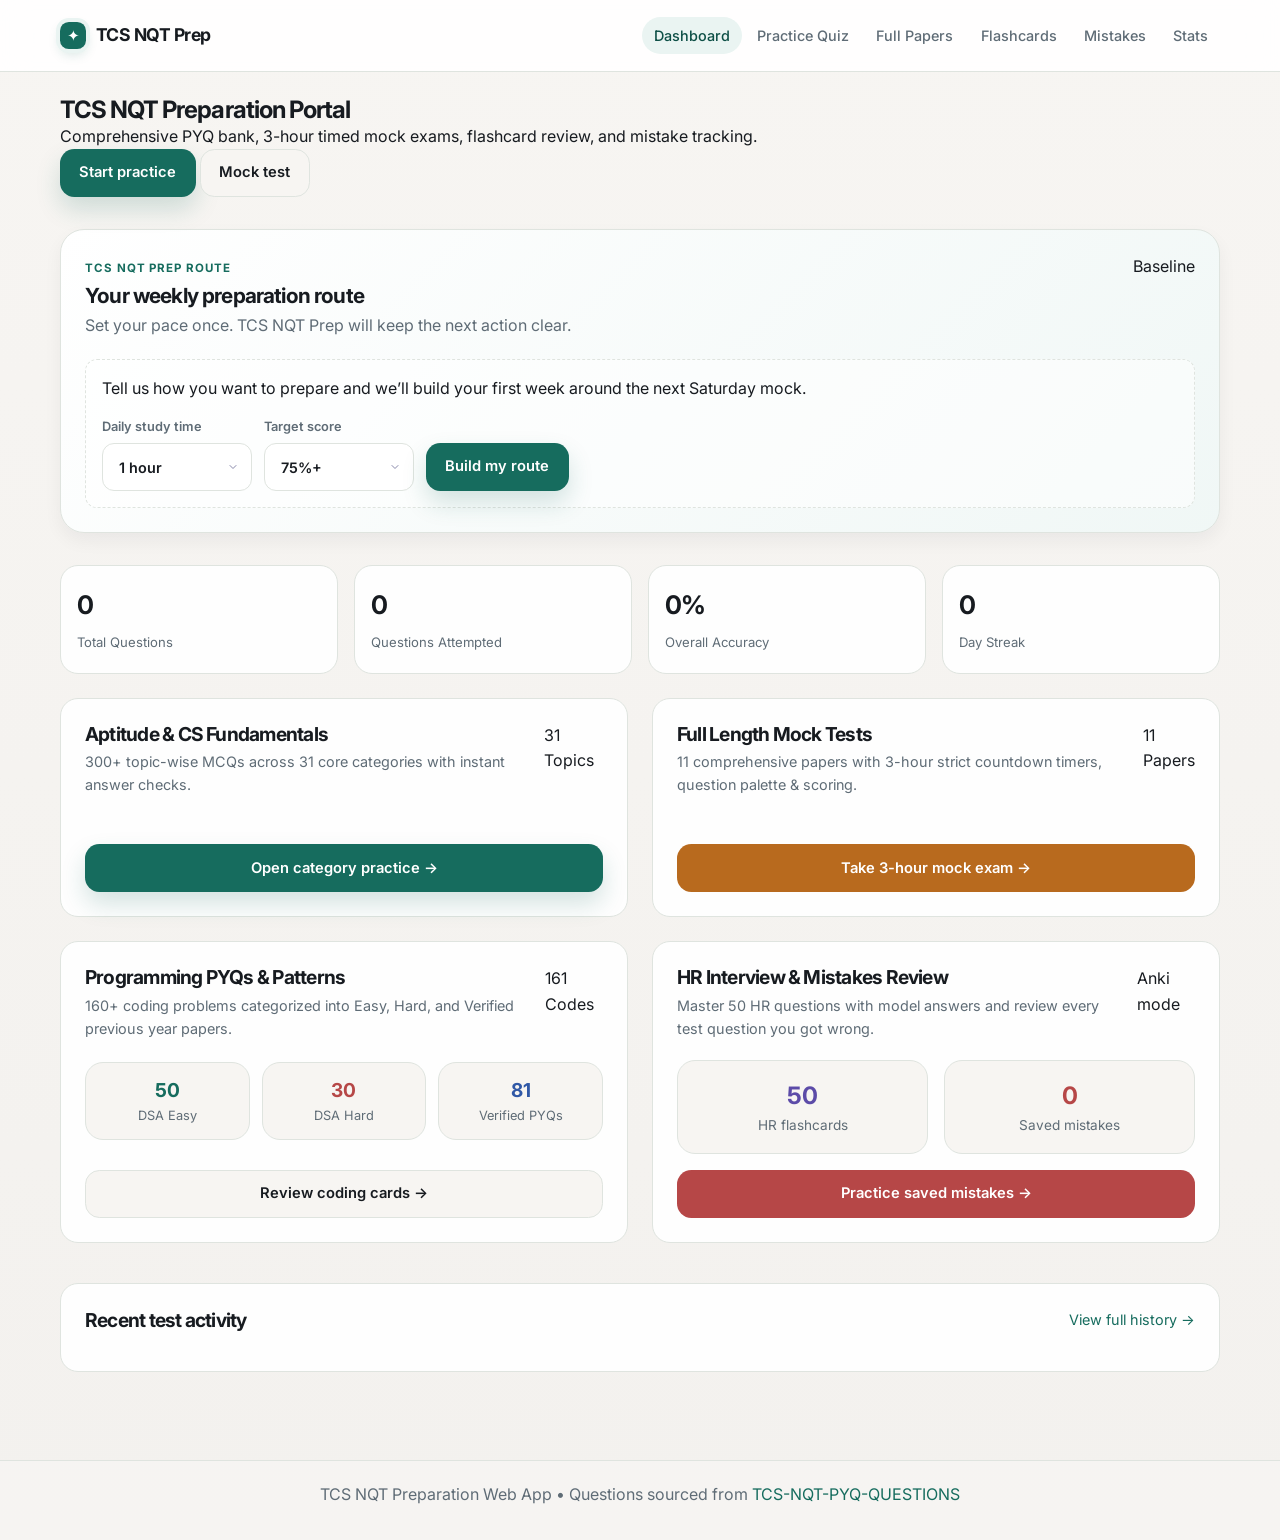
==== commit c47ca86b: "fix: bust question bank cache for mobile loading" ====
--- a/index.html
+++ b/index.html
@@ -4,7 +4,7 @@
   <meta charset="UTF-8">
   <meta name="viewport" content="width=device-width, initial-scale=1.0">
   <title>TCS NQT Prep — Dashboard</title>
-  <link rel="stylesheet" href="css/style.css?v=20261022">
+  <link rel="stylesheet" href="css/style.css?v=20261023-dock">
   <link rel="preconnect" href="https://fonts.googleapis.com">
   <link rel="preconnect" href="https://fonts.gstatic.com" crossorigin>
   <link href="https://fonts.googleapis.com/css2?family=Inter:wght@400;500;600;700&family=Fira+Code:wght@400;500&display=swap" rel="stylesheet">
@@ -224,7 +224,7 @@
   <script src="js/qb14.js?v=20261022"></script>
   <script src="js/qb15.js?v=20261022"></script>
   <script src="js/qb16.js?v=20261022"></script>
-  <script src="question-bank.js?v=20261022"></script>
+  <script src="question-bank.js?v=20261023-bank"></script>
   <script src="js/storage.js"></script>
   <script>
     function toggleNavMenu() {
--- a/css/style.css
+++ b/css/style.css
@@ -446,6 +446,17 @@
     background: var(--accent-dim) !important;
   }
   .mobile-dock .dock-icon { font-size: 1.08rem; line-height: 1; }
+
+  /* Never allow the legacy desktop/mobile nav to become a second dock. */
+  .navbar > .nav-links,
+  .navbar > .nav-toggle,
+  .nav-links#main-nav {
+    position: static !important;
+    display: none !important;
+    visibility: hidden !important;
+    pointer-events: none !important;
+    transform: none !important;
+  }
 }
 
 /* --- Page Header --- */
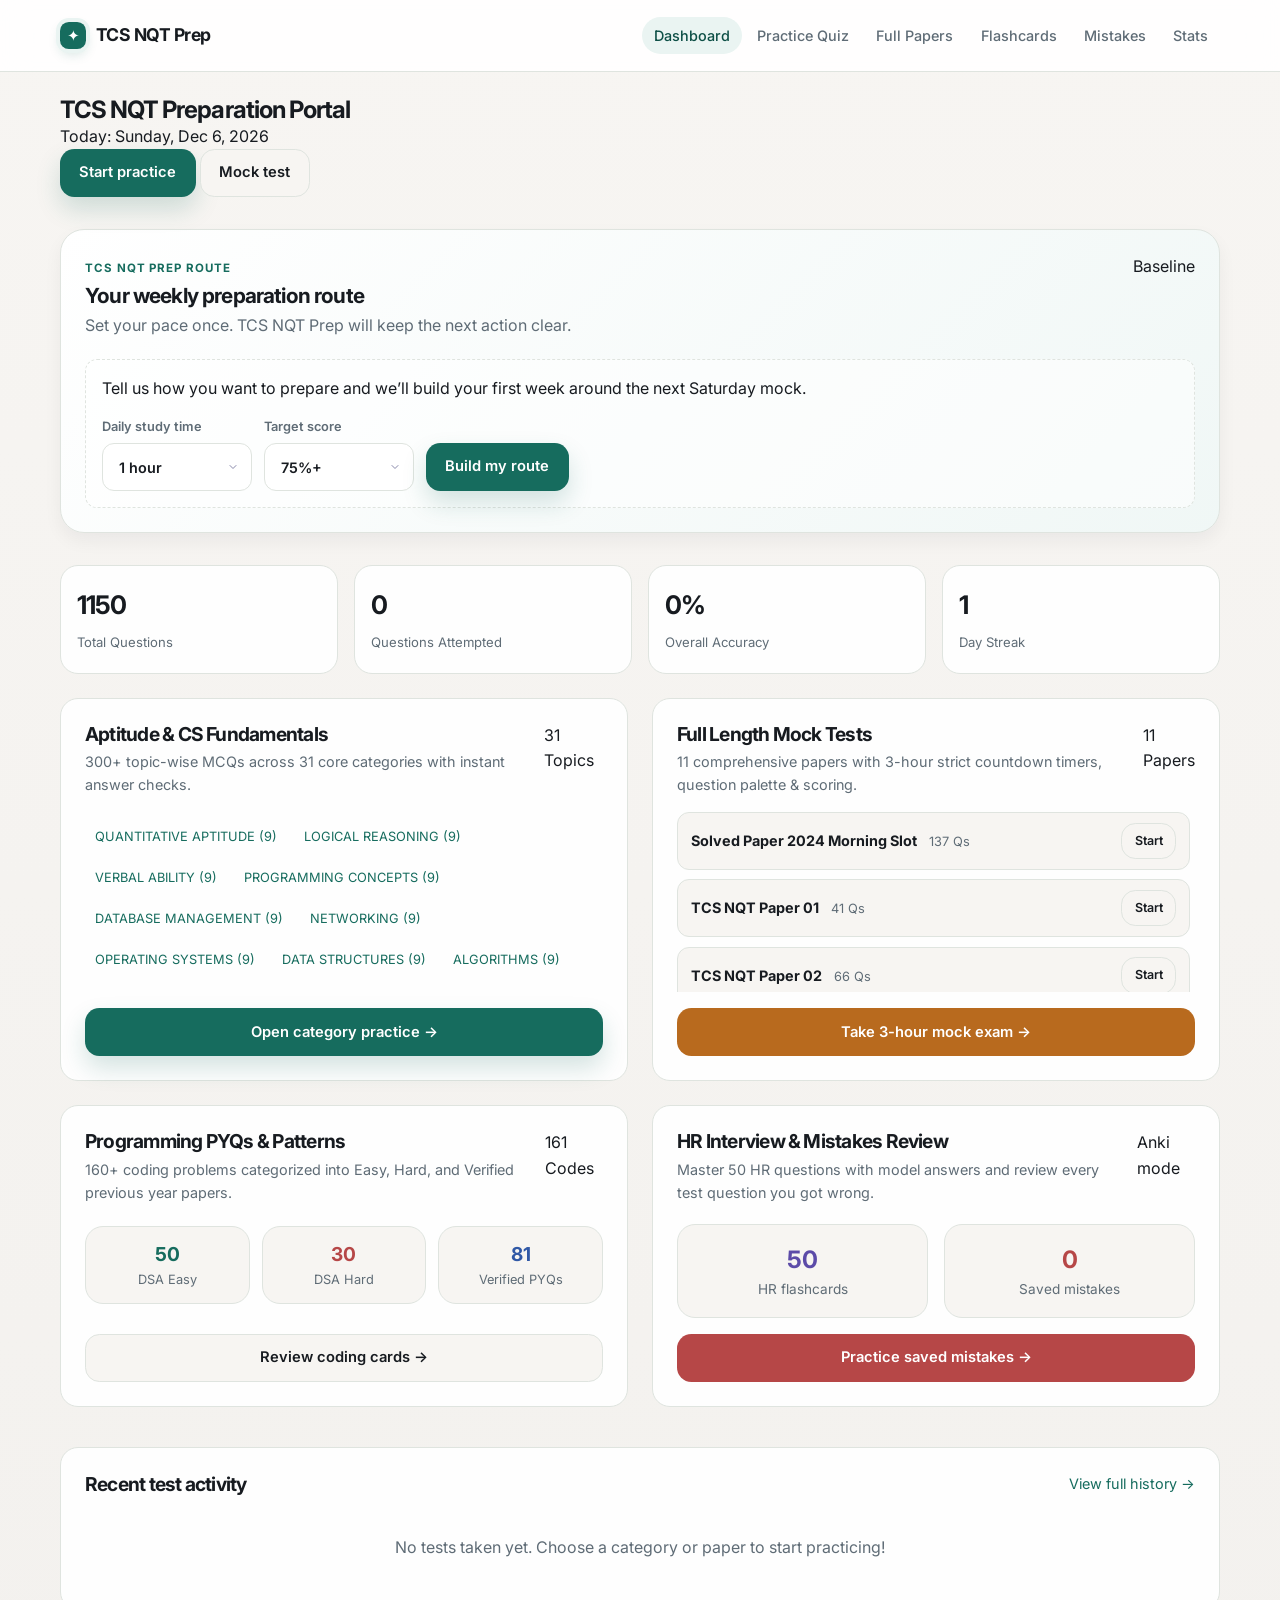
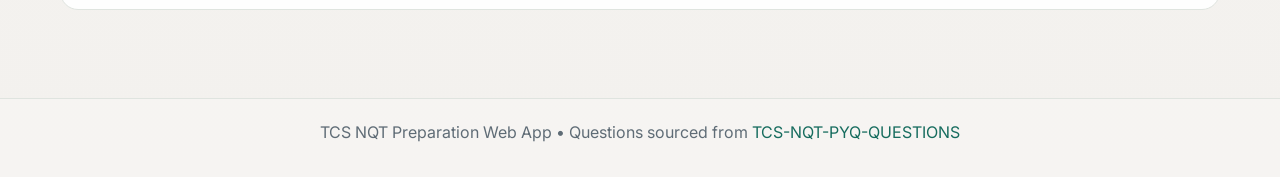
==== commit 10f84abf: "fix: deploy locally verified mobile and question bank build" ====
--- a/index.html
+++ b/index.html
@@ -208,23 +208,29 @@
     <p>TCS NQT Preparation Web App • Questions sourced from <a href="https://github.com/Arjunpolen/TCS-NQT-PYQ-QUESTIONS" target="_blank">TCS-NQT-PYQ-QUESTIONS</a></p>
   </footer>
 
-  <script src="js/qb01.js?v=20261022"></script>
-  <script src="js/qb02.js?v=20261022"></script>
-  <script src="js/qb03.js?v=20261022"></script>
-  <script src="js/qb04.js?v=20261022"></script>
-  <script src="js/qb05.js?v=20261022"></script>
-  <script src="js/qb06.js?v=20261022"></script>
-  <script src="js/qb07.js?v=20261022"></script>
-  <script src="js/qb08.js?v=20261022"></script>
-  <script src="js/qb09.js?v=20261022"></script>
-  <script src="js/qb10.js?v=20261022"></script>
-  <script src="js/qb11.js?v=20261022"></script>
-  <script src="js/qb12.js?v=20261022"></script>
-  <script src="js/qb13.js?v=20261022"></script>
-  <script src="js/qb14.js?v=20261022"></script>
-  <script src="js/qb15.js?v=20261022"></script>
-  <script src="js/qb16.js?v=20261022"></script>
-  <script src="question-bank.js?v=20261023-bank"></script>
+  <script src="js/qb01.js?v=20261024-bank"></script>
+  <script src="js/qb02.js?v=20261024-bank"></script>
+  <script src="js/qb03.js?v=20261024-bank"></script>
+  <script src="js/qb04.js?v=20261024-bank"></script>
+  <script src="js/qb05.js?v=20261024-bank"></script>
+  <script src="js/qb06.js?v=20261024-bank"></script>
+  <script src="js/qb07.js?v=20261024-bank"></script>
+  <script src="js/qb08.js?v=20261024-bank"></script>
+  <script src="js/qb09.js?v=20261024-bank"></script>
+  <script src="js/qb10.js?v=20261024-bank"></script>
+  <script src="js/qb11.js?v=20261024-bank"></script>
+  <script src="js/qb12.js?v=20261024-bank"></script>
+  <script src="js/qb13.js?v=20261024-bank"></script>
+  <script src="js/qb14.js?v=20261024-bank"></script>
+  <script src="js/qb15.js?v=20261024-bank"></script>
+  <script src="js/qb16.js?v=20261024-bank"></script>
+  <script src="js/qb17.js?v=20261024-bank"></script>
+  <script src="js/qb18.js?v=20261024-bank"></script>
+  <script src="js/qb19.js?v=20261024-bank"></script>
+  <script src="js/qb20.js?v=20261024-bank"></script>
+  <script src="js/qb21.js?v=20261024-bank"></script>
+  <script src="js/qb22.js?v=20261024-bank"></script>
+  <script src="question-bank.js?v=20261024-bank"></script>
   <script src="js/storage.js"></script>
   <script>
     function toggleNavMenu() {
